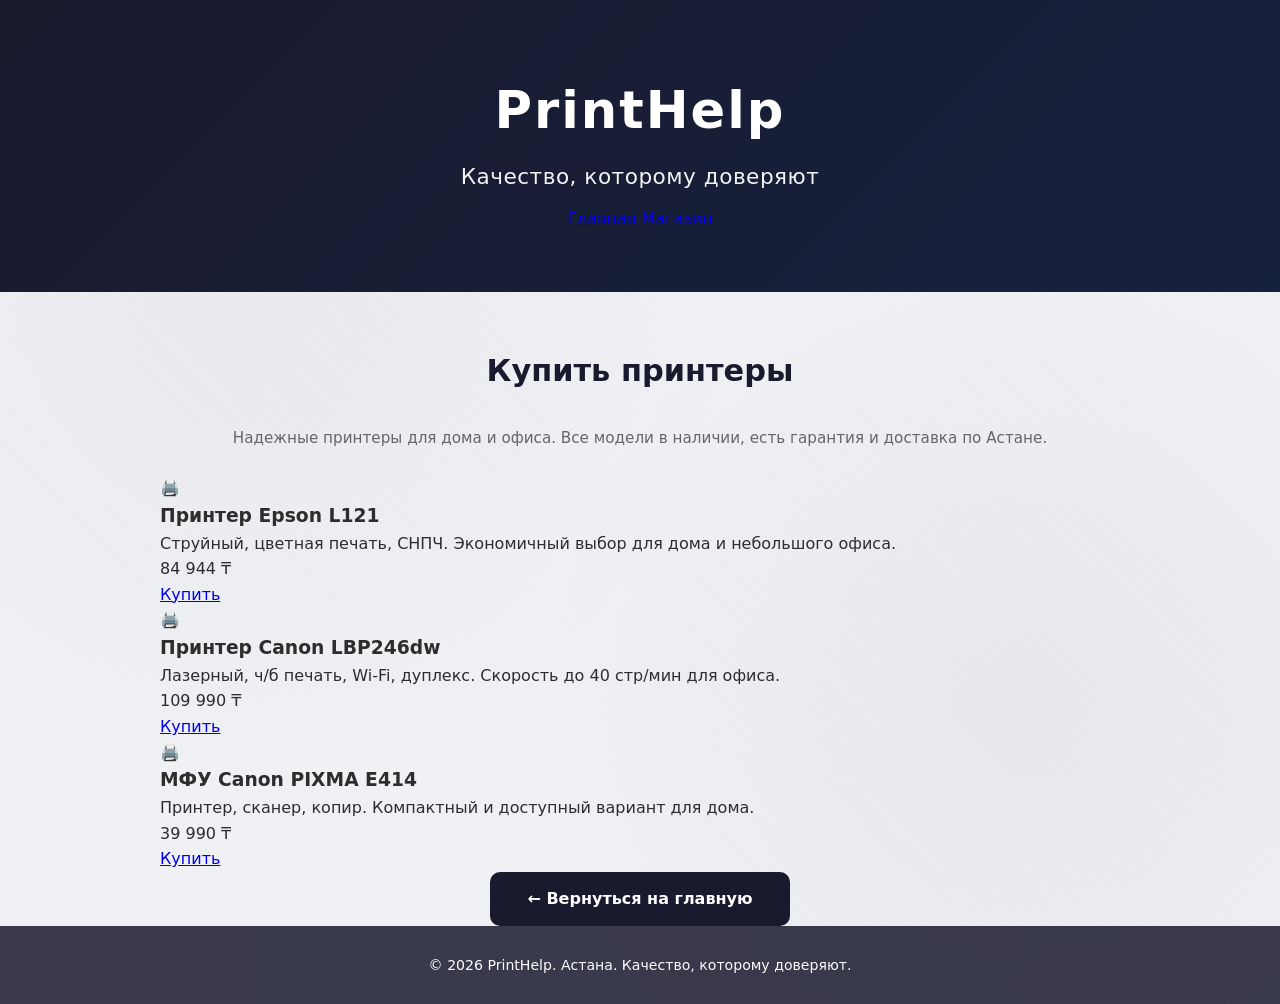
==== shop.html @ 70c8b767 "Add shop.html for printer sales" ====
<!DOCTYPE html>
<html lang="ru">
<head>
    <meta charset="UTF-8">
    <meta name="viewport" content="width=device-width, initial-scale=1.0">
    <title>PrintHelp | Купить принтеры в Астане</title>
    <link rel="stylesheet" href="style.css">
</head>
<body>
    <header>
        <div class="container header-content">
            <h1>PrintHelp</h1>
            <p class="slogan">Качество, которому доверяют</p>
            <nav class="main-nav">
                <a href="index.html">Главная</a>
                <a href="shop.html" class="active">Магазин</a>
            </nav>
        </div>
    </header>

    <main class="container">
        <section class="fade-in">
            <h2>Купить принтеры</h2>
            <p class="review-note">Надежные принтеры для дома и офиса. Все модели в наличии, есть гарантия и доставка по Астане.</p>

            <div class="shop-grid">
                <!-- Товар 1: Epson L121 -->
                <div class="product-card">
                    <div class="product-image">🖨️</div>
                    <h3>Принтер Epson L121</h3>
                    <p class="product-desc">Струйный, цветная печать, СНПЧ. Экономичный выбор для дома и небольшого офиса.</p>
                    <div class="product-price">84 944 ₸</div>
                    <a href="https://wa.me/77015260233?text=Здравствуйте,%20хочу%20купить%20Epson%20L121" class="buy-btn" target="_blank">Купить</a>
                </div>

                <!-- Товар 2: Canon i-SENSYS LBP246dw -->
                <div class="product-card">
                    <div class="product-image">🖨️</div>
                    <h3>Принтер Canon LBP246dw</h3>
                    <p class="product-desc">Лазерный, ч/б печать, Wi-Fi, дуплекс. Скорость до 40 стр/мин для офиса.</p>
                    <div class="product-price">109 990 ₸</div>
                    <a href="https://wa.me/77015260233?text=Здравствуйте,%20хочу%20купить%20Canon%20LBP246dw" class="buy-btn" target="_blank">Купить</a>
                </div>

                <!-- Товар 3: МФУ Canon PIXMA E414 -->
                <div class="product-card">
                    <div class="product-image">🖨️</div>
                    <h3>МФУ Canon PIXMA E414</h3>
                    <p class="product-desc">Принтер, сканер, копир. Компактный и доступный вариант для дома.</p>
                    <div class="product-price">39 990 ₸</div>
                    <a href="https://wa.me/77015260233?text=Здравствуйте,%20хочу%20купить%20Canon%20PIXMA%20E414" class="buy-btn" target="_blank">Купить</a>
                </div>
            </div>
            
            <div class="back-link">
                <a href="index.html" class="call-btn" style="max-width: 300px; margin: 0 auto;">← Вернуться на главную</a>
            </div>
        </section>
    </main>

    <footer>
        <div class="container">
            <p>&copy; 2026 PrintHelp. Астана. Качество, которому доверяют.</p>
        </div>
    </footer>
</body>
</html>
---- style.css ----
* {
    margin: 0;
    padding: 0;
    box-sizing: border-box;
}

body {
    font-family: system-ui, -apple-system, 'Segoe UI', Roboto, sans-serif;
    line-height: 1.6;
    color: #2d2d2d;
    background: #f0f2f5;
    background-image: 
        radial-gradient(circle at 20% 30%, rgba(26, 26, 46, 0.03) 0%, transparent 40%),
        radial-gradient(circle at 80% 70%, rgba(26, 26, 46, 0.04) 0%, transparent 40%),
        repeating-linear-gradient(45deg, transparent, transparent 2px, rgba(0,0,0,0.01) 2px, rgba(0,0,0,0.01) 4px);
    min-height: 100vh;
}

.container {
    max-width: 1000px;
    margin: 0 auto;
    padding: 0 20px;
}

/* ===== Анимации ===== */
@keyframes fadeInUp {
    from {
        opacity: 0;
        transform: translateY(25px);
    }
    to {
        opacity: 1;
        transform: translateY(0);
    }
}

.fade-in {
    animation: fadeInUp 0.7s ease-out forwards;
}

.services.fade-in { animation-delay: 0.1s; }
.reviews.fade-in { animation-delay: 0.2s; }
.contacts.fade-in { animation-delay: 0.3s; }

/* ===== Шапка ===== */
header {
    background: linear-gradient(135deg, #1a1a2e 0%, #16213e 100%);
    color: #fff;
    padding: 70px 0 60px;
    text-align: center;
}

.header-content h1 {
    font-size: 3.2rem;
    margin-bottom: 8px;
    letter-spacing: 2px;
    font-weight: 700;
}

.slogan {
    font-size: 1.35rem;
    opacity: 0.95;
    margin-bottom: 12px;
    font-weight: 400;
    letter-spacing: 0.5px;
}

.subtitle {
    font-size: 1rem;
    opacity: 0.75;
}

/* ===== Заголовки секций ===== */
h2 {
    font-size: 1.9rem;
    margin: 55px 0 30px;
    text-align: center;
    color: #1a1a2e;
    font-weight: 600;
}

/* ===== Карточки услуг ===== */
.cards {
    display: grid;
    grid-template-columns: repeat(auto-fit, minmax(240px, 1fr));
    gap: 20px;
}

.card {
    background: rgba(255, 255, 255, 0.92);
    padding: 28px 22px;
    border-radius: 12px;
    box-shadow: 0 4px 20px rgba(0, 0, 0, 0.06);
    transition: transform 0.25s ease, box-shadow 0.25s ease;
    border: 1px solid rgba(255, 255, 255, 0.6);
    backdrop-filter: blur(4px);
}

.card:hover {
    transform: translateY(-6px);
    box-shadow: 0 10px 30px rgba(0, 0, 0, 0.1);
}

.card h3 {
    margin-bottom: 10px;
    color: #1a1a2e;
    font-size: 1.2rem;
    font-weight: 600;
}

.card p {
    color: #555;
    font-size: 0.93rem;
    line-height: 1.55;
}

/* ===== Отзывы ===== */
.review-note {
    text-align: center;
    color: #666;
    margin-bottom: 25px;
    font-size: 0.95rem;
}

.review-stats {
    display: flex;
    justify-content: center;
    gap: 25px;
    margin-bottom: 30px;
    flex-wrap: wrap;
}

.stat {
    background: rgba(255, 255, 255, 0.92);
    padding: 22px 35px;
    border-radius: 12px;
    box-shadow: 0 4px 20px rgba(0, 0, 0, 0.06);
    text-align: center;
    min-width: 120px;
    border: 1px solid rgba(255, 255, 255, 0.6);
    transition: transform 0.2s ease;
}

.stat:hover {
    transform: scale(1.04);
}

.stat-number {
    display: block;
    font-size: 2.2rem;
    font-weight: 700;
    color: #1a1a2e;
    line-height: 1.2;
}

.stat-label {
    font-size: 0.85rem;
    color: #777;
}

.review-cards {
    display: grid;
    grid-template-columns: repeat(auto-fit, minmax(280px, 1fr));
    gap: 20px;
    margin-bottom: 20px;
}

.review-card {
    background: rgba(255, 255, 255, 0.92);
    padding: 22px;
    border-radius: 12px;
    box-shadow: 0 4px 20px rgba(0, 0, 0, 0.06);
    border: 1px solid rgba(255, 255, 255, 0.6);
    transition: transform 0.2s ease;
}

.review-card:hover {
    transform: translateY(-3px);
}

.review-text {
    font-style: italic;
    color: #444;
    margin-bottom: 14px;
    line-height: 1.6;
    font-size: 0.93rem;
}

.review-author {
    font-size: 0.82rem;
    color: #888;
    text-align: right;
}

.review-disclaimer {
    text-align: center;
    font-size: 0.78rem;
    color: #999;
    margin-top: 15px;
    line-height: 1.5;
}

/* ===== Контакты ===== */
.contacts {
    margin-bottom: 70px;
}

.contact-info {
    background: rgba(255, 255, 255, 0.92);
    padding: 35px;
    border-radius: 12px;
    box-shadow: 0 4px 20px rgba(0, 0, 0, 0.06);
    max-width: 620px;
    margin: 0 auto;
    border: 1px solid rgba(255, 255, 255, 0.6);
}

.contact-info p {
    margin-bottom: 12px;
    font-size: 1.05rem;
}

.phone-buttons {
    display: flex;
    flex-direction: column;
    gap: 12px;
    margin-top: 10px;
}

.call-btn {
    display: block;
    background: #1a1a2e;
    color: #fff !important;
    padding: 14px 22px;
    border-radius: 10px;
    text-align: center;
    font-weight: 600;
    text-decoration: none;
    font-size: 1rem;
    transition: background 0.25s ease, transform 0.2s ease, box-shadow 0.2s ease;
}

.call-btn:hover {
    background: #16213e;
    transform: translateY(-2px);
    box-shadow: 0 6px 20px rgba(26, 26, 46, 0.25);
    text-decoration: none;
}

.call-btn:active {
    transform: translateY(0);
}

/* ===== Подвал ===== */
footer {
    background: #1a1a2e;
    color: #fff;
    text-align: center;
    padding: 28px 0;
    font-size: 0.88rem;
    opacity: 0.85;
}
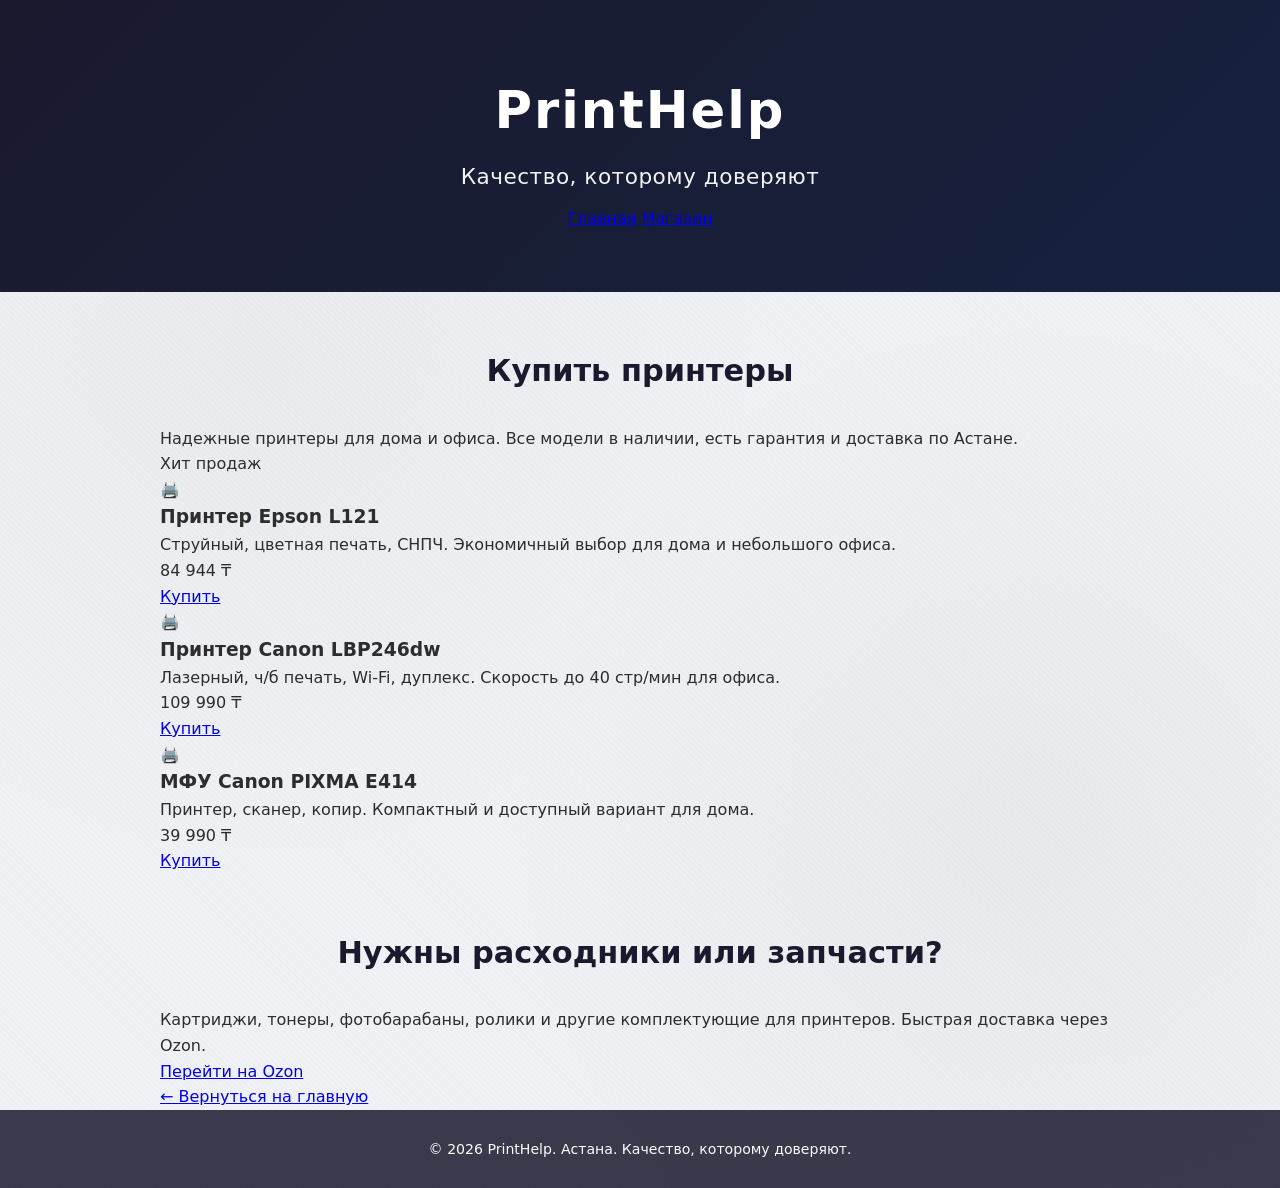
==== commit bf09cd16: "Update shop.html" ====
--- a/shop.html
+++ b/shop.html
@@ -19,13 +19,14 @@
     </header>
 
     <main class="container">
-        <section class="fade-in">
+        <section class="shop-section fade-in">
             <h2>Купить принтеры</h2>
-            <p class="review-note">Надежные принтеры для дома и офиса. Все модели в наличии, есть гарантия и доставка по Астане.</p>
+            <p class="section-subtitle">Надежные принтеры для дома и офиса. Все модели в наличии, есть гарантия и доставка по Астане.</p>
 
             <div class="shop-grid">
-                <!-- Товар 1: Epson L121 -->
+                <!-- Товар 1 -->
                 <div class="product-card">
+                    <div class="product-badge">Хит продаж</div>
                     <div class="product-image">🖨️</div>
                     <h3>Принтер Epson L121</h3>
                     <p class="product-desc">Струйный, цветная печать, СНПЧ. Экономичный выбор для дома и небольшого офиса.</p>
@@ -33,7 +34,7 @@
                     <a href="https://wa.me/77015260233?text=Здравствуйте,%20хочу%20купить%20Epson%20L121" class="buy-btn" target="_blank">Купить</a>
                 </div>
 
-                <!-- Товар 2: Canon i-SENSYS LBP246dw -->
+                <!-- Товар 2 -->
                 <div class="product-card">
                     <div class="product-image">🖨️</div>
                     <h3>Принтер Canon LBP246dw</h3>
@@ -42,7 +43,7 @@
                     <a href="https://wa.me/77015260233?text=Здравствуйте,%20хочу%20купить%20Canon%20LBP246dw" class="buy-btn" target="_blank">Купить</a>
                 </div>
 
-                <!-- Товар 3: МФУ Canon PIXMA E414 -->
+                <!-- Товар 3 -->
                 <div class="product-card">
                     <div class="product-image">🖨️</div>
                     <h3>МФУ Canon PIXMA E414</h3>
@@ -51,11 +52,24 @@
                     <a href="https://wa.me/77015260233?text=Здравствуйте,%20хочу%20купить%20Canon%20PIXMA%20E414" class="buy-btn" target="_blank">Купить</a>
                 </div>
             </div>
-            
-            <div class="back-link">
-                <a href="index.html" class="call-btn" style="max-width: 300px; margin: 0 auto;">← Вернуться на главную</a>
+        </section>
+
+        <!-- Блок с Ozon -->
+        <section class="ozon-section fade-in">
+            <div class="ozon-banner">
+                <div class="ozon-text">
+                    <h2>Нужны расходники или запчасти?</h2>
+                    <p>Картриджи, тонеры, фотобарабаны, ролики и другие комплектующие для принтеров. Быстрая доставка через Ozon.</p>
+                </div>
+                <a href="https://www.ozon.ru/category/rashodnye-materialy-dlya-printerov-15552/" class="ozon-btn" target="_blank">
+                    Перейти на Ozon
+                </a>
             </div>
         </section>
+        
+        <div class="back-link">
+            <a href="index.html" class="back-btn">← Вернуться на главную</a>
+        </div>
     </main>
 
     <footer>
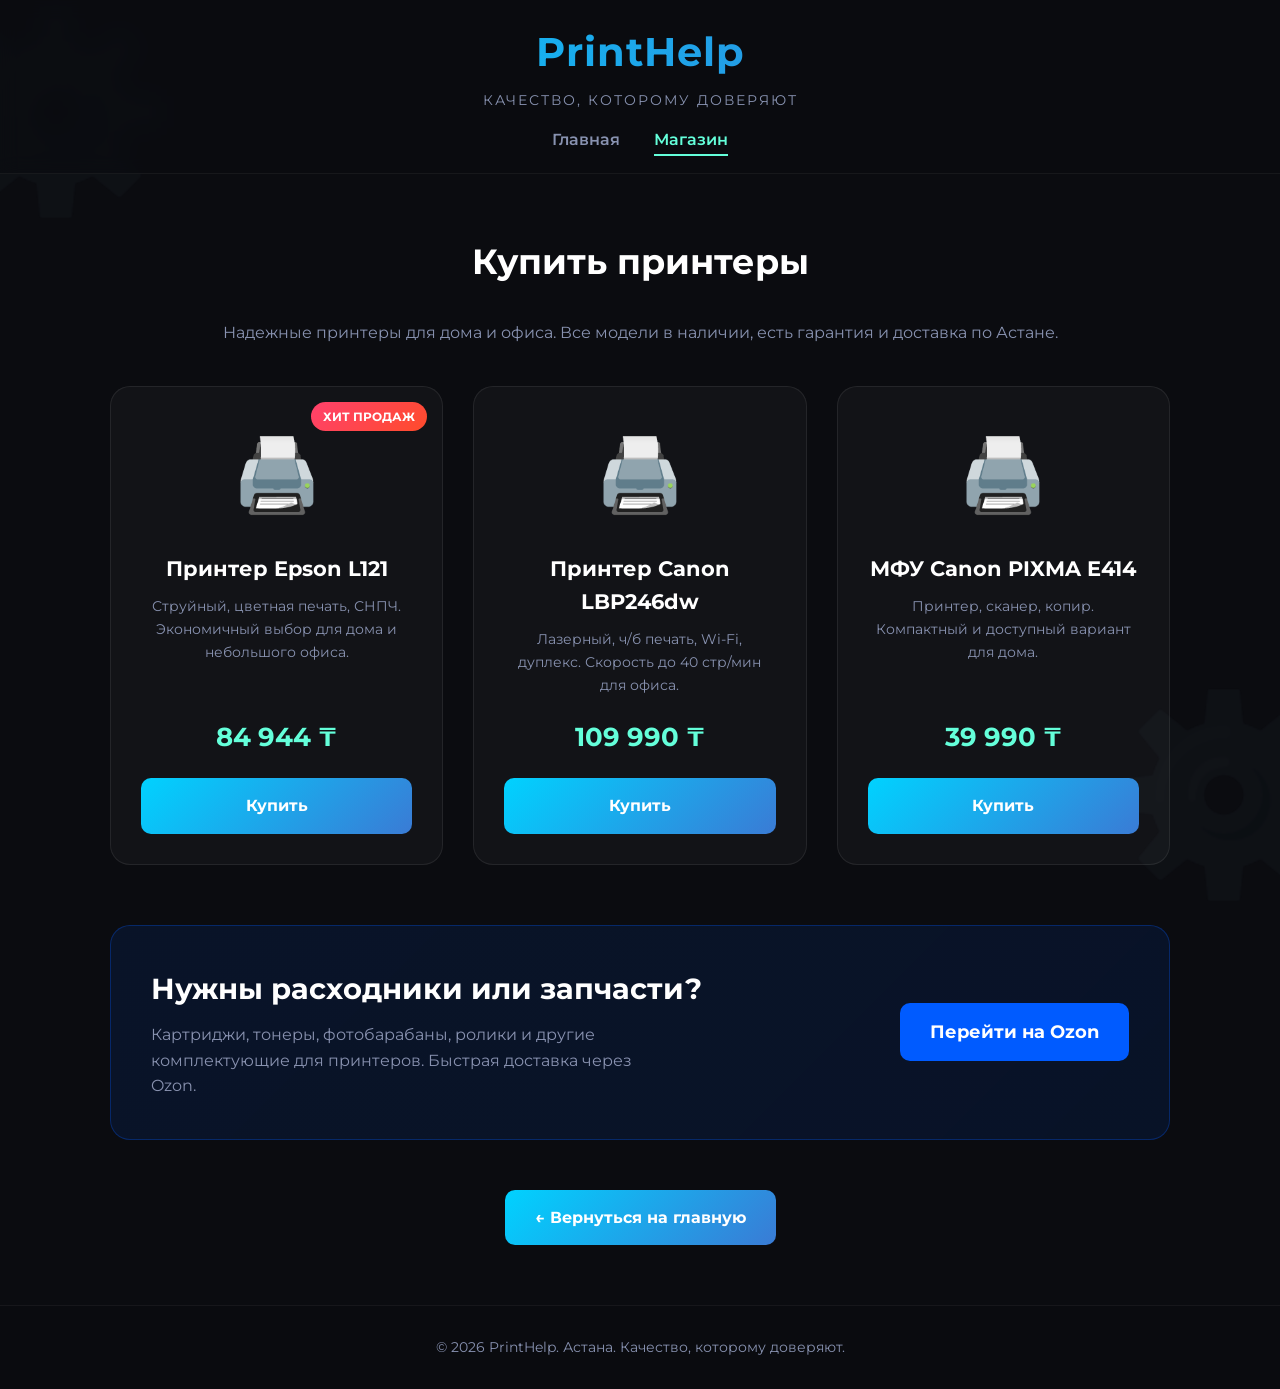
==== commit 684e3af3: "Refactor shop section and style back link Updated the shop section layout and modified the back link" ====
--- a/shop.html
+++ b/shop.html
@@ -19,7 +19,7 @@
     </header>
 
     <main class="container">
-        <section class="shop-section fade-in">
+        <section class="fade-in">
             <h2>Купить принтеры</h2>
             <p class="section-subtitle">Надежные принтеры для дома и офиса. Все модели в наличии, есть гарантия и доставка по Астане.</p>
 
@@ -67,8 +67,8 @@
             </div>
         </section>
         
-        <div class="back-link">
-            <a href="index.html" class="back-btn">← Вернуться на главную</a>
+        <div style="text-align: center; margin: 50px 0;">
+            <a href="index.html" class="call-btn" style="display: inline-block; width: auto; padding: 15px 30px;">← Вернуться на главную</a>
         </div>
     </main>
 
--- a/style.css
+++ b/style.css
@@ -1,3 +1,5 @@
+@import url('https://fonts.googleapis.com/css2?family=Montserrat:wght@400;600;700&display=swap');
+
 * {
     margin: 0;
     padding: 0;
@@ -5,258 +7,365 @@
 }
 
 body {
-    font-family: system-ui, -apple-system, 'Segoe UI', Roboto, sans-serif;
+    font-family: 'Montserrat', sans-serif;
     line-height: 1.6;
-    color: #2d2d2d;
-    background: #f0f2f5;
+    color: #e0e0e0;
+    background-color: #0b0c10;
+    /* Фоновое изображение с оргтехникой и затемнением */
     background-image: 
-        radial-gradient(circle at 20% 30%, rgba(26, 26, 46, 0.03) 0%, transparent 40%),
-        radial-gradient(circle at 80% 70%, rgba(26, 26, 46, 0.04) 0%, transparent 40%),
-        repeating-linear-gradient(45deg, transparent, transparent 2px, rgba(0,0,0,0.01) 2px, rgba(0,0,0,0.01) 4px);
+        linear-gradient(rgba(11, 12, 16, 0.85), rgba(11, 12, 16, 0.95)),
+        url('https://images.unsplash.com/photo-1612815154858-60aa4c59eaa6?q=80&w=2070&auto=format&fit=crop');
+    background-size: cover;
+    background-position: center;
+    background-attachment: fixed;
     min-height: 100vh;
+    overflow-x: hidden;
+    position: relative;
+}
+
+/* Декоративные шестеренки на фоне */
+body::before, body::after {
+    content: '⚙️';
+    position: fixed;
+    font-size: 15vw;
+    opacity: 0.03;
+    z-index: -1;
+    animation: spin 30s linear infinite;
+    pointer-events: none;
+}
+
+body::before {
+    top: -5%;
+    left: -5%;
+}
+
+body::after {
+    bottom: -5%;
+    right: -5%;
+    animation-direction: reverse;
+    animation-duration: 40s;
+}
+
+@keyframes spin {
+    100% { transform: rotate(360deg); }
 }
 
 .container {
-    max-width: 1000px;
+    max-width: 1100px;
     margin: 0 auto;
     padding: 0 20px;
 }
 
-/* ===== Анимации ===== */
+/* ===== Анимации появления ===== */
 @keyframes fadeInUp {
-    from {
-        opacity: 0;
-        transform: translateY(25px);
-    }
-    to {
-        opacity: 1;
-        transform: translateY(0);
-    }
+    from { opacity: 0; transform: translateY(30px); }
+    to { opacity: 1; transform: translateY(0); }
 }
 
 .fade-in {
-    animation: fadeInUp 0.7s ease-out forwards;
-}
-
-.services.fade-in { animation-delay: 0.1s; }
-.reviews.fade-in { animation-delay: 0.2s; }
-.contacts.fade-in { animation-delay: 0.3s; }
+    animation: fadeInUp 0.8s cubic-bezier(0.16, 1, 0.3, 1) forwards;
+    opacity: 0;
+}
 
 /* ===== Шапка ===== */
 header {
-    background: linear-gradient(135deg, #1a1a2e 0%, #16213e 100%);
+    background: rgba(11, 12, 16, 0.7);
+    backdrop-filter: blur(10px);
+    -webkit-backdrop-filter: blur(10px);
+    border-bottom: 1px solid rgba(255, 255, 255, 0.05);
+    position: sticky;
+    top: 0;
+    z-index: 100;
+    padding: 20px 0;
+    text-align: center;
+}
+
+.header-content h1 {
+    font-size: 2.5rem;
+    background: linear-gradient(90deg, #00d2ff, #3a7bd5);
+    -webkit-background-clip: text;
+    -webkit-text-fill-color: transparent;
+    margin-bottom: 5px;
+    font-weight: 700;
+    letter-spacing: 1px;
+}
+
+.slogan {
+    font-size: 0.9rem;
+    color: #8892b0;
+    margin-bottom: 15px;
+    letter-spacing: 2px;
+    text-transform: uppercase;
+}
+
+/* ===== Навигация ===== */
+.main-nav a {
+    color: #8892b0;
+    text-decoration: none;
+    margin: 0 15px;
+    font-size: 1rem;
+    font-weight: 600;
+    transition: color 0.3s;
+    padding-bottom: 5px;
+    border-bottom: 2px solid transparent;
+}
+
+.main-nav a:hover, .main-nav a.active {
+    color: #64ffda;
+    border-bottom: 2px solid #64ffda;
+}
+
+/* ===== Заголовки ===== */
+h2 {
+    font-size: 2.2rem;
+    margin: 60px 0 30px;
+    text-align: center;
     color: #fff;
-    padding: 70px 0 60px;
-    text-align: center;
-}
-
-.header-content h1 {
-    font-size: 3.2rem;
-    margin-bottom: 8px;
-    letter-spacing: 2px;
-    font-weight: 700;
-}
-
-.slogan {
-    font-size: 1.35rem;
-    opacity: 0.95;
-    margin-bottom: 12px;
-    font-weight: 400;
-    letter-spacing: 0.5px;
-}
-
-.subtitle {
+    font-weight: 700;
+}
+
+.section-subtitle, .review-note {
+    text-align: center;
+    color: #8892b0;
+    margin-bottom: 40px;
     font-size: 1rem;
-    opacity: 0.75;
-}
-
-/* ===== Заголовки секций ===== */
-h2 {
-    font-size: 1.9rem;
-    margin: 55px 0 30px;
-    text-align: center;
-    color: #1a1a2e;
-    font-weight: 600;
-}
-
-/* ===== Карточки услуг ===== */
+}
+
+/* ===== Карточки услуг (Главная) ===== */
 .cards {
     display: grid;
-    grid-template-columns: repeat(auto-fit, minmax(240px, 1fr));
-    gap: 20px;
-}
-
-.card {
-    background: rgba(255, 255, 255, 0.92);
-    padding: 28px 22px;
-    border-radius: 12px;
-    box-shadow: 0 4px 20px rgba(0, 0, 0, 0.06);
-    transition: transform 0.25s ease, box-shadow 0.25s ease;
-    border: 1px solid rgba(255, 255, 255, 0.6);
-    backdrop-filter: blur(4px);
-}
-
-.card:hover {
-    transform: translateY(-6px);
-    box-shadow: 0 10px 30px rgba(0, 0, 0, 0.1);
-}
-
-.card h3 {
+    grid-template-columns: repeat(auto-fit, minmax(300px, 1fr));
+    gap: 25px;
+}
+
+.card, .contact-info, .stat, .review-card, .product-card {
+    background: rgba(255, 255, 255, 0.03);
+    backdrop-filter: blur(10px);
+    -webkit-backdrop-filter: blur(10px);
+    border: 1px solid rgba(255, 255, 255, 0.08);
+    border-radius: 20px;
+    padding: 30px;
+    transition: transform 0.3s ease, border-color 0.3s ease, box-shadow 0.3s ease;
+}
+
+.card:hover, .review-card:hover, .product-card:hover {
+    transform: translateY(-10px);
+    border-color: rgba(100, 255, 218, 0.3);
+    box-shadow: 0 20px 40px rgba(0, 0, 0, 0.4), 0 0 20px rgba(100, 255, 218, 0.1);
+}
+
+.card h3, .contact-info p strong {
+    color: #fff;
     margin-bottom: 10px;
-    color: #1a1a2e;
-    font-size: 1.2rem;
-    font-weight: 600;
-}
-
-.card p {
-    color: #555;
-    font-size: 0.93rem;
-    line-height: 1.55;
+}
+
+.card p, .contact-info p {
+    color: #8892b0;
 }
 
 /* ===== Отзывы ===== */
-.review-note {
-    text-align: center;
-    color: #666;
-    margin-bottom: 25px;
-    font-size: 0.95rem;
-}
-
 .review-stats {
     display: flex;
     justify-content: center;
-    gap: 25px;
-    margin-bottom: 30px;
+    gap: 20px;
     flex-wrap: wrap;
+    margin-bottom: 40px;
 }
 
 .stat {
-    background: rgba(255, 255, 255, 0.92);
-    padding: 22px 35px;
-    border-radius: 12px;
-    box-shadow: 0 4px 20px rgba(0, 0, 0, 0.06);
-    text-align: center;
-    min-width: 120px;
-    border: 1px solid rgba(255, 255, 255, 0.6);
-    transition: transform 0.2s ease;
-}
-
-.stat:hover {
-    transform: scale(1.04);
+    text-align: center;
+    min-width: 150px;
 }
 
 .stat-number {
     display: block;
-    font-size: 2.2rem;
-    font-weight: 700;
-    color: #1a1a2e;
-    line-height: 1.2;
+    font-size: 2.5rem;
+    font-weight: 700;
+    color: #64ffda;
 }
 
 .stat-label {
-    font-size: 0.85rem;
-    color: #777;
+    color: #8892b0;
 }
 
 .review-cards {
     display: grid;
-    grid-template-columns: repeat(auto-fit, minmax(280px, 1fr));
-    gap: 20px;
-    margin-bottom: 20px;
-}
-
-.review-card {
-    background: rgba(255, 255, 255, 0.92);
-    padding: 22px;
-    border-radius: 12px;
-    box-shadow: 0 4px 20px rgba(0, 0, 0, 0.06);
-    border: 1px solid rgba(255, 255, 255, 0.6);
-    transition: transform 0.2s ease;
-}
-
-.review-card:hover {
-    transform: translateY(-3px);
+    grid-template-columns: repeat(auto-fit, minmax(300px, 1fr));
+    gap: 25px;
 }
 
 .review-text {
+    color: #e0e0e0;
     font-style: italic;
-    color: #444;
-    margin-bottom: 14px;
-    line-height: 1.6;
-    font-size: 0.93rem;
+    margin-bottom: 15px;
 }
 
 .review-author {
-    font-size: 0.82rem;
-    color: #888;
+    color: #8892b0;
     text-align: right;
-}
-
-.review-disclaimer {
-    text-align: center;
-    font-size: 0.78rem;
-    color: #999;
-    margin-top: 15px;
-    line-height: 1.5;
+    font-size: 0.9rem;
 }
 
 /* ===== Контакты ===== */
-.contacts {
-    margin-bottom: 70px;
-}
-
 .contact-info {
-    background: rgba(255, 255, 255, 0.92);
-    padding: 35px;
-    border-radius: 12px;
-    box-shadow: 0 4px 20px rgba(0, 0, 0, 0.06);
-    max-width: 620px;
+    max-width: 600px;
     margin: 0 auto;
-    border: 1px solid rgba(255, 255, 255, 0.6);
-}
-
-.contact-info p {
-    margin-bottom: 12px;
-    font-size: 1.05rem;
 }
 
 .phone-buttons {
     display: flex;
     flex-direction: column;
-    gap: 12px;
-    margin-top: 10px;
-}
-
-.call-btn {
+    gap: 10px;
+    margin-top: 15px;
+}
+
+.call-btn, .buy-btn {
     display: block;
-    background: #1a1a2e;
+    background: linear-gradient(135deg, #00d2ff 0%, #3a7bd5 100%);
     color: #fff !important;
-    padding: 14px 22px;
+    padding: 15px;
     border-radius: 10px;
     text-align: center;
-    font-weight: 600;
+    font-weight: 700;
     text-decoration: none;
-    font-size: 1rem;
-    transition: background 0.25s ease, transform 0.2s ease, box-shadow 0.2s ease;
-}
-
-.call-btn:hover {
-    background: #16213e;
-    transform: translateY(-2px);
-    box-shadow: 0 6px 20px rgba(26, 26, 46, 0.25);
+    transition: transform 0.2s, opacity 0.3s;
+    border: none;
+    cursor: pointer;
+}
+
+.call-btn:hover, .buy-btn:hover {
+    transform: scale(1.02);
+    opacity: 0.9;
+}
+
+/* ===== Магазин (shop.html) ===== */
+.shop-grid {
+    display: grid;
+    grid-template-columns: repeat(auto-fit, minmax(300px, 1fr));
+    gap: 30px;
+}
+
+.product-card {
+    position: relative;
+    display: flex;
+    flex-direction: column;
+}
+
+.product-badge {
+    position: absolute;
+    top: 15px;
+    right: 15px;
+    background: linear-gradient(135deg, #ff416c, #ff4b2b);
+    color: white;
+    padding: 5px 12px;
+    border-radius: 20px;
+    font-size: 0.75rem;
+    font-weight: 700;
+    text-transform: uppercase;
+}
+
+.product-image {
+    font-size: 4.5rem;
+    text-align: center;
+    margin-bottom: 20px;
+    transition: transform 0.3s ease;
+}
+
+.product-card:hover .product-image {
+    transform: scale(1.1) rotate(5deg);
+}
+
+.product-card h3 {
+    color: #fff;
+    font-size: 1.3rem;
+    margin-bottom: 10px;
+    text-align: center;
+}
+
+.product-desc {
+    color: #8892b0;
+    font-size: 0.9rem;
+    margin-bottom: 20px;
+    text-align: center;
+    flex-grow: 1;
+}
+
+.product-price {
+    font-size: 1.6rem;
+    font-weight: 700;
+    color: #64ffda;
+    margin-bottom: 20px;
+    text-align: center;
+}
+
+/* ===== Блок Ozon ===== */
+.ozon-section {
+    margin-top: 60px;
+}
+
+.ozon-banner {
+    background: linear-gradient(135deg, rgba(0, 91, 255, 0.1) 0%, rgba(0, 48, 135, 0.2) 100%);
+    border: 1px solid rgba(0, 91, 255, 0.3);
+    border-radius: 20px;
+    padding: 40px;
+    display: flex;
+    justify-content: space-between;
+    align-items: center;
+    flex-wrap: wrap;
+    gap: 20px;
+    backdrop-filter: blur(10px);
+}
+
+.ozon-text h2 {
+    margin: 0 0 10px 0;
+    text-align: left;
+    font-size: 1.8rem;
+}
+
+.ozon-text p {
+    color: #8892b0;
+    max-width: 500px;
+}
+
+.ozon-btn {
+    background: #005bff;
+    color: #fff;
+    padding: 15px 30px;
+    border-radius: 10px;
     text-decoration: none;
-}
-
-.call-btn:active {
-    transform: translateY(0);
+    font-weight: 700;
+    font-size: 1.1rem;
+    transition: background 0.3s, box-shadow 0.3s;
+    white-space: nowrap;
+}
+
+.ozon-btn:hover {
+    background: #0047cc;
+    box-shadow: 0 0 20px rgba(0, 91, 255, 0.5);
 }
 
 /* ===== Подвал ===== */
 footer {
-    background: #1a1a2e;
-    color: #fff;
-    text-align: center;
-    padding: 28px 0;
-    font-size: 0.88rem;
-    opacity: 0.85;
-}
+    background: rgba(11, 12, 16, 0.9);
+    border-top: 1px solid rgba(255, 255, 255, 0.05);
+    color: #8892b0;
+    text-align: center;
+    padding: 30px 0;
+    font-size: 0.9rem;
+    margin-top: 60px;
+}
+
+@media (max-width: 768px) {
+    .ozon-banner {
+        flex-direction: column;
+        text-align: center;
+        padding: 30px 20px;
+    }
+    .ozon-text h2 {
+        text-align: center;
+    }
+    .ozon-btn {
+        width: 100%;
+        text-align: center;
+    }
+}
